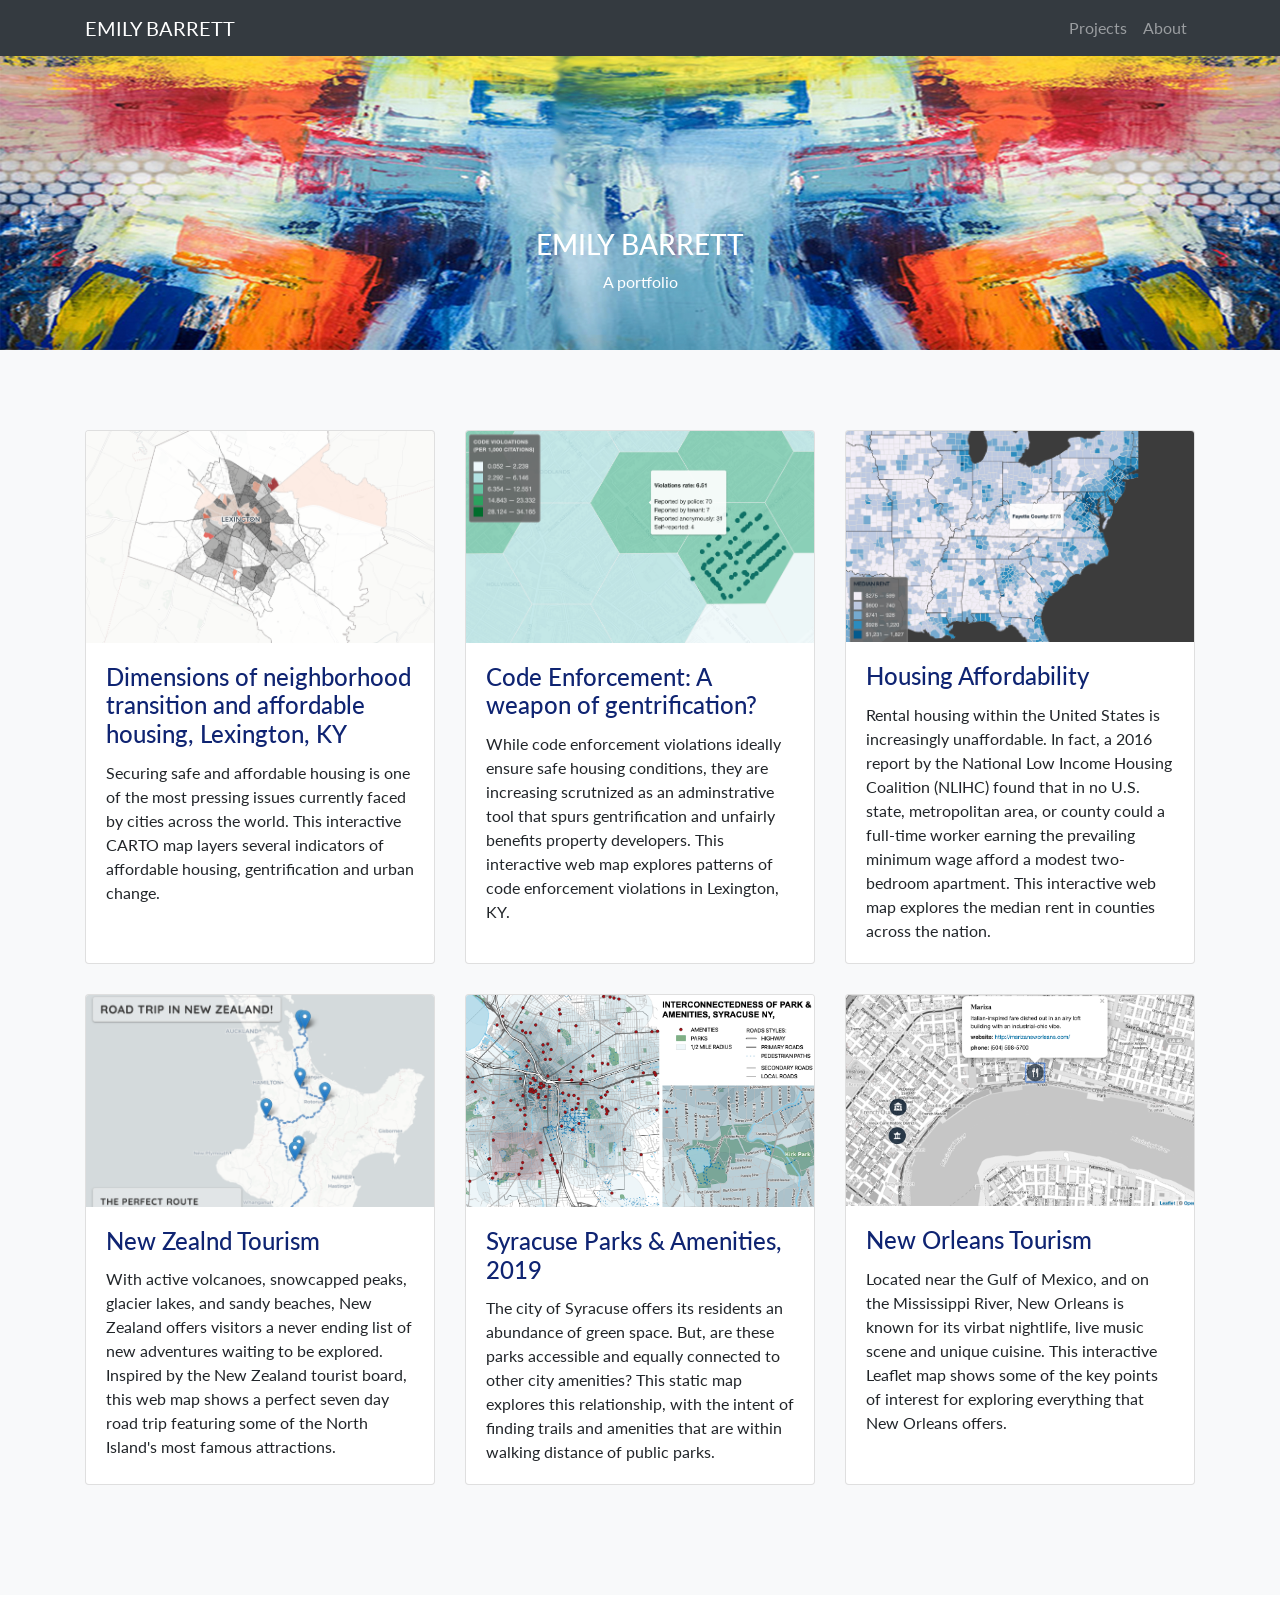
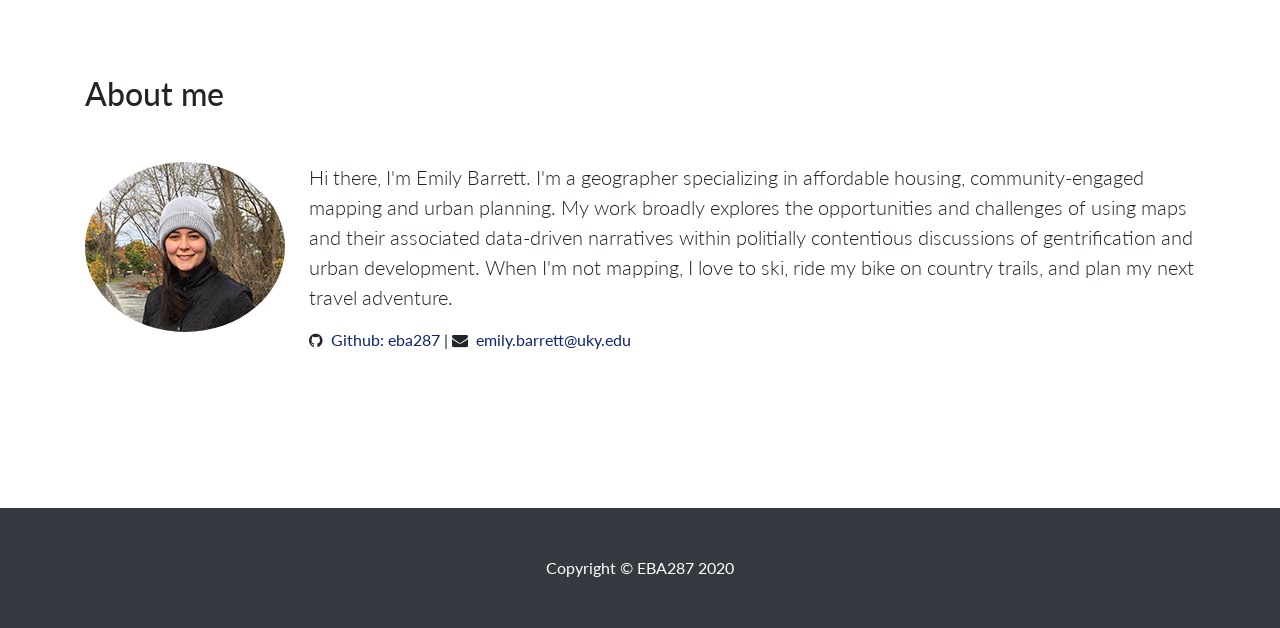
==== index.html @ bdc0b51a "link to folder name with local URLs" ====
<!DOCTYPE html>
<html lang="en">

<head>

  <meta charset="utf-8">
  <meta name="viewport" content="width=device-width, initial-scale=1, shrink-to-fit=no">
  <meta name="description" content="">
  <meta name="author" content="">

  <title>Emily Barrett: Portfolio</title>

  <!-- Bootstrap CSS -->
  <link href="vendor/bootstrap/css/bootstrap.min.css" rel="stylesheet">

  <!-- Font Awesome CSS from CDN -->
  <link href="https://maxcdn.bootstrapcdn.com/font-awesome/4.7.0/css/font-awesome.min.css" rel="stylesheet" integrity="sha384-wvfXpqpZZVQGK6TAh5PVlGOfQNHSoD2xbE+QkPxCAFlNEevoEH3Sl0sibVcOQVnN" crossorigin="anonymous">

  <!-- Google web font -->
  <link href="https://fonts.googleapis.com/css?family=Lato" rel="stylesheet">

  <!-- Custom styles for this template -->
  <link href="https://fonts.googleapis.com/css?family=Lato" rel="stylesheet">
  <link href="css/styles.css" rel="stylesheet">

</head>

<body id="page-top">

  <!-- Navigation -->
  <nav class="navbar navbar-expand-lg navbar-dark bg-dark fixed-top" id="mainNav">
    <div class="container">
      <a class="navbar-brand js-scroll-trigger" href="#page-top">EMILY BARRETT</a>
      <button class="navbar-toggler" type="button" data-toggle="collapse" data-target="#navbarResponsive" aria-controls="navbarResponsive" aria-expanded="false" aria-label="Toggle navigation">
        <span class="navbar-toggler-icon"></span>
      </button>
      <div class="collapse navbar-collapse" id="navbarResponsive">
        <ul class="navbar-nav ml-auto">
          <li class="nav-item">
            <a class="nav-link js-scroll-trigger" href="#projects">Projects</a>
          </li>
          <li class="nav-item">
            <a class="nav-link js-scroll-trigger" href="#about">About</a>
          </li>
        </ul>
      </div>
    </div>
  </nav>

  <!-- Welcome Section -->
  <header>
    <div id="carouselExampleIndicators" class="carousel slide" data-ride="carousel">
      <div class="carousel-inner" role="listbox">
        <!-- Slide One - Set the background image for this slide in the line below -->
        <a href="images/banner.png"><img class="carousel-inner"src="images/banner.png" alt="" height = "350"></a>
        <div class="carousel-caption d-none d-md-block">
          <h3>EMILY BARRETT</h3>
          <p>A portfolio</p>
        </div>
      </div>
  </header>

  <!-- Projects Section -->
  <section id="projects" class="bg-light">
    <div class="container">
      <div class="row">
        <div class="col-lg-4 col-sm-6 portfolio-item">
          <div class="card h-100">
            <a href="images/01Transition.png"><img class="card-img-top" src="images/01Transition.png" alt="Neighborhood transition" ></a>
            <div class="card-body">
              <h4 class="card-title">
                <a target = "_blank" href="https://nmp.carto.com/u/eba287/builder/a154b449-91ac-47b7-98ae-feea549343a0/embed">Dimensions of neighborhood transition and affordable housing, Lexington, KY</a>
              </h4>
              <p class="card-text">Securing safe and affordable housing is one of the most pressing issues currently faced by cities across the world. This interactive CARTO map layers several indicators of affordable housing, gentrification and urban change.</p>
            </div>
          </div>
        </div>
        <div class="col-lg-4 col-sm-6 portfolio-item">
          <div class="card h-100">
            <a href="images/02codes.png"><img class="card-img-top" src="images/02codes.png" alt="Code violations"></a>
            <div class="card-body">
              <h4 class="card-title">
                <a target = "_blank" href="codes-LEX">Code Enforcement: A weapon of gentrification?</a>
              </h4>
              <p class="card-text"> While code enforcement violations ideally ensure safe housing conditions, they are increasing scrutnized as an adminstrative tool that spurs gentrification and unfairly benefits property developers. This interactive web map explores patterns of code enforcement violations in Lexington, KY. </p>
            </div>
          </div>
        </div>
        <div class="col-lg-4 col-sm-6 portfolio-item">
          <div class="card h-100">
            <a href="images/05Rent.png"><img class="card-img-top" src="images/05Rent.png" alt="US Median Rents"></a>
            <div class="card-body">
              <h4 class="card-title"><a target = "_blank" href="rent">Housing Affordability</a>
              </h4>
              <p class="card-text">Rental housing within the United States is increasingly unaffordable. In fact, a 2016 report by the National Low Income Housing Coalition (NLIHC) found that in no U.S. state, metropolitan area, or county could a full-time worker earning the prevailing minimum wage afford a modest two-bedroom apartment. This interactive web map explores the median rent in counties across the nation.</p>
            </div>
          </div>
        </div>
        <div class="col-lg-4 col-sm-6 portfolio-item">
          <div class="card h-100">
            <a href="images/04NZ.png"><img class="card-img-top" src="images/04NZ.png" alt="New Zealand"></a>
            <div class="card-body">
              <h4 class="card-title">
                <a target = "_blank" href="NZ">New Zealnd Tourism</a>
              </h4>
              <p class="card-text">With active volcanoes, snowcapped peaks, glacier lakes, and sandy beaches, New Zealand offers visitors a never ending list of new adventures waiting to be explored. Inspired by the New Zealand tourist board, this web map shows a perfect seven day road trip featuring some of the North Island's most famous attractions. </p>
            </div>
          </div>
        </div>
        <div class="col-lg-4 col-sm-6 portfolio-item">
          <div class="card h-100">
            <a href="images/03SYR.png"><img class="card-img-top" src="images/03SYR.png" alt="Syracuse Parks" ></a>
            <div class="card-body">
              <h4 class="card-title">
                <a href="images/maps/SYR_ParksAme_8000px.png">Syracuse Parks & Amenities, 2019</a>
              </h4>
              <p class="card-text">The city of Syracuse offers its residents an abundance of green space. But, are these parks accessible and equally connected to other city amenities? This static map explores this relationship, with the intent of finding trails and amenities that are within walking distance of public parks. </p>
            </div>
          </div>
        </div>
        <div class="col-lg-4 col-sm-6 portfolio-item">
          <div class="card h-100">
            <a href="images/06NO.png"><img class="card-img-top" src="images/06NO.png" alt="New Orleans"></a>
            <div class="card-body">
              <h4 class="card-title">
                <a target = "_blank" href="https://eba287.github.io/NO/index.html">New Orleans Tourism</a>
              </h4>
              <p class="card-text">Located near the Gulf of Mexico, and on the Mississippi River, New Orleans is known for its virbat nightlife, live music scene and unique cuisine. This interactive Leaflet map shows some of the key points of interest for exploring everything that New Orleans offers.</p>
            </div>
          </div>
        </div>
      </div>
    </div>
  </section>

  <!-- About Section -->
  <section id="about">
    <div class="container">
      <div class="row">
        <div class="col-lg-12 mx-auto">
          <h2>About me</h2>
          <div class='my-5 clearfix'>
            <div class="float-md-left mb-5 mr-md-4"><img class="rounded-circle img-fluid" src="images/EmilyBarrett.jpg" alt=""></div>
            <p class="lead">Hi there, I'm Emily Barrett. I'm a geographer specializing in affordable housing, community-engaged mapping and urban planning. My work broadly explores the opportunities and challenges of using maps and their associated data-driven narratives within politially contentious discussions of gentrification and urban development. When I'm not mapping, I love to ski, ride my bike on country trails, and plan my next travel adventure.</p>
            <p class=" mr-2"><i class="fa fa-github mr-2"></i><a href="https://github.com/eba287">Github: eba287   </a>|    <i class="fa fa-envelope mr-2"></i><a href="https://geography.as.uky.edu/users/eba287">emily.barrett@uky.edu</a></p>
          </div>
        </div>
      </div>
  </section>

  <!-- Footer -->
  <footer class="py-5 bg-dark">
    <div class="container">
      <p class="m-0 text-center text-white">Copyright &copy; EBA287 2020</p>
    </div>
  </footer>

  <!-- JQuery JavaScript -->
  <script src="vendor/jquery/jquery.min.js"></script>

  <!-- Bootstrap JavaScript -->
  <script src="vendor/bootstrap/js/bootstrap.bundle.min.js"></script>

  <!-- JavaScript Plugin -->
  <script src="vendor/jquery-easing/jquery.easing.min.js"></script>

  <!-- Custom JavaScript for this theme -->
  <script src="js/scrolling-nav.js"></script>

</body>

</html>
---- css/styles.css ----
/*!
 * Start Bootstrap - Heroic Features (https://startbootstrap.com/template-overviews/heroic-features)
 * Copyright 2013-2017 Start Bootstrap
 * Licensed under MIT (https://github.com/BlackrockDigital/startbootstrap-heroic-features/blob/master/LICENSE)
 */
 body {
   font-family: Lato;
 }

 header {
   /* padding: 154px 0 100px;
   background-color: #448ee4; */
 }

a {
  color: #0F2472;
}

/* media query when the media is wider than 992px */
@media (min-width: 992px) {
  header {
    /* padding: 156px 0 100px; */
  }
}

.portfolio-item {
  margin-bottom: 30px;
}

section {
  padding: 80px 0;
}
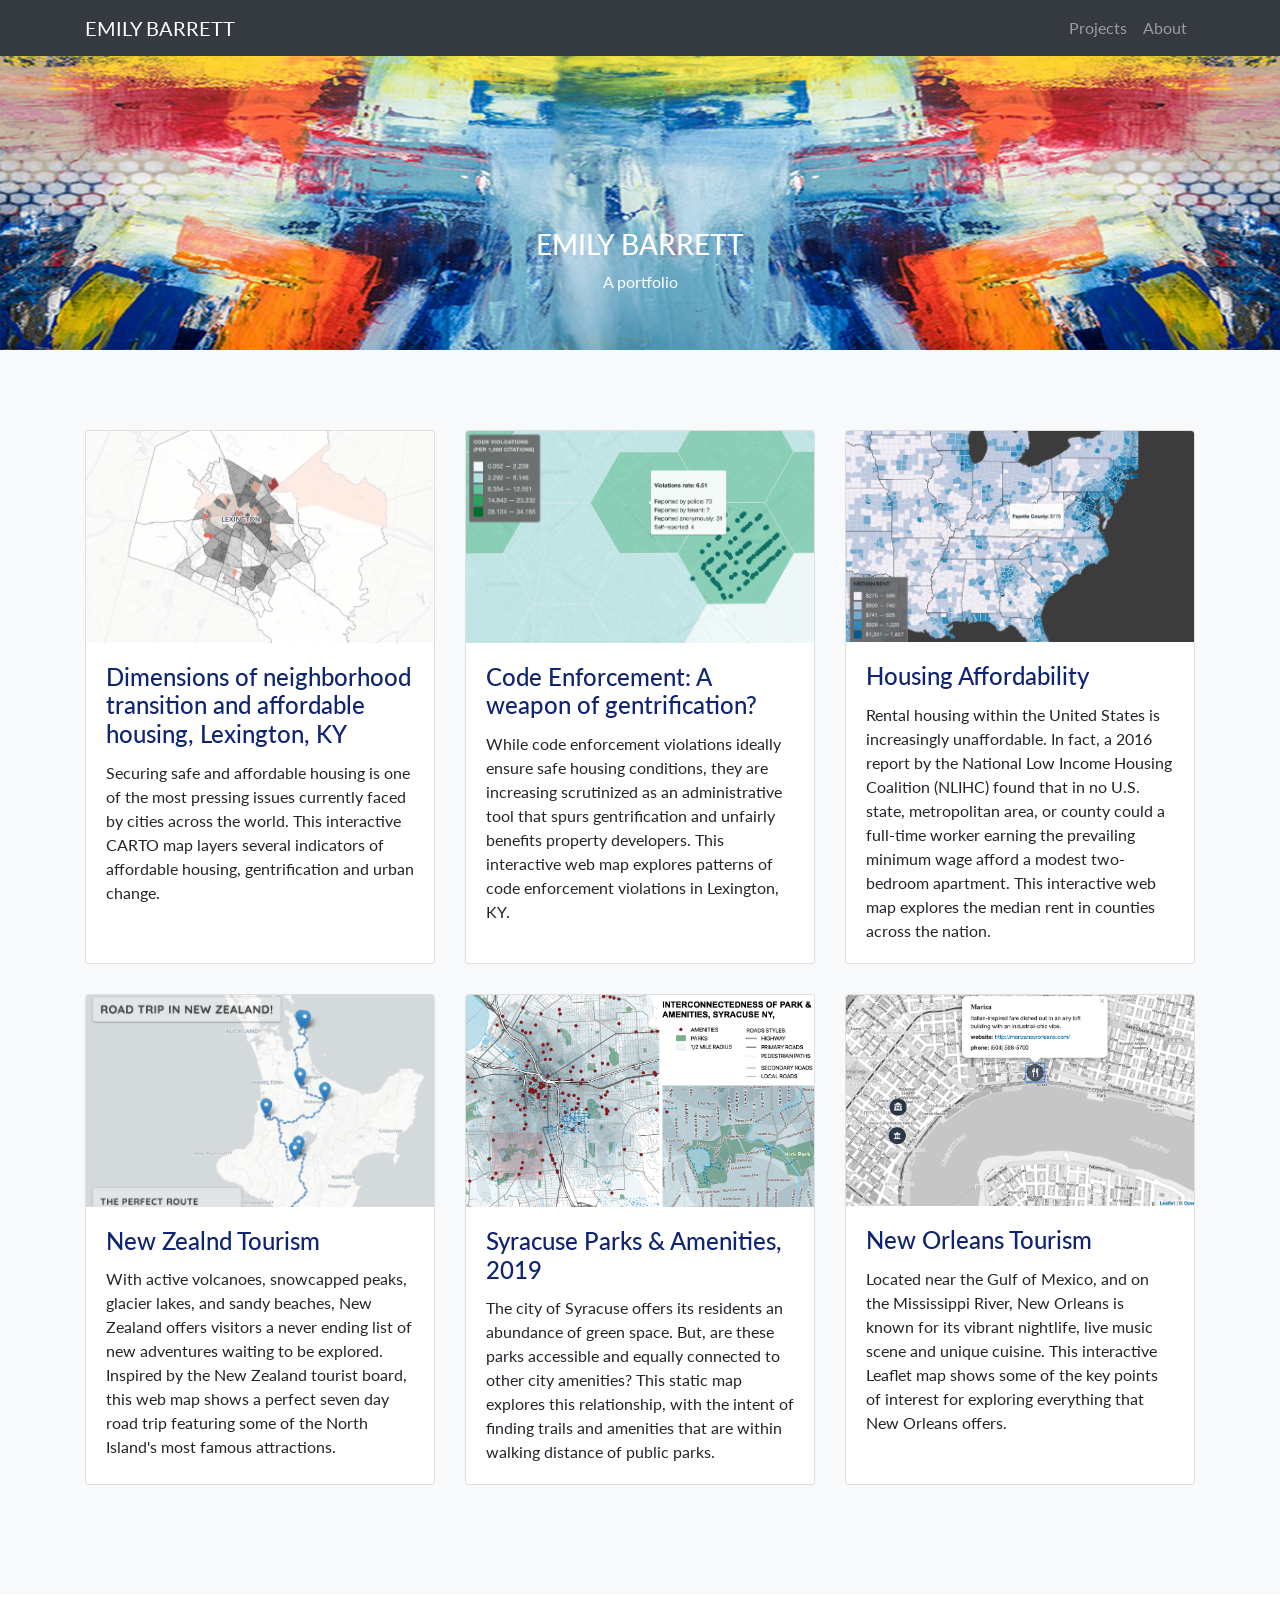
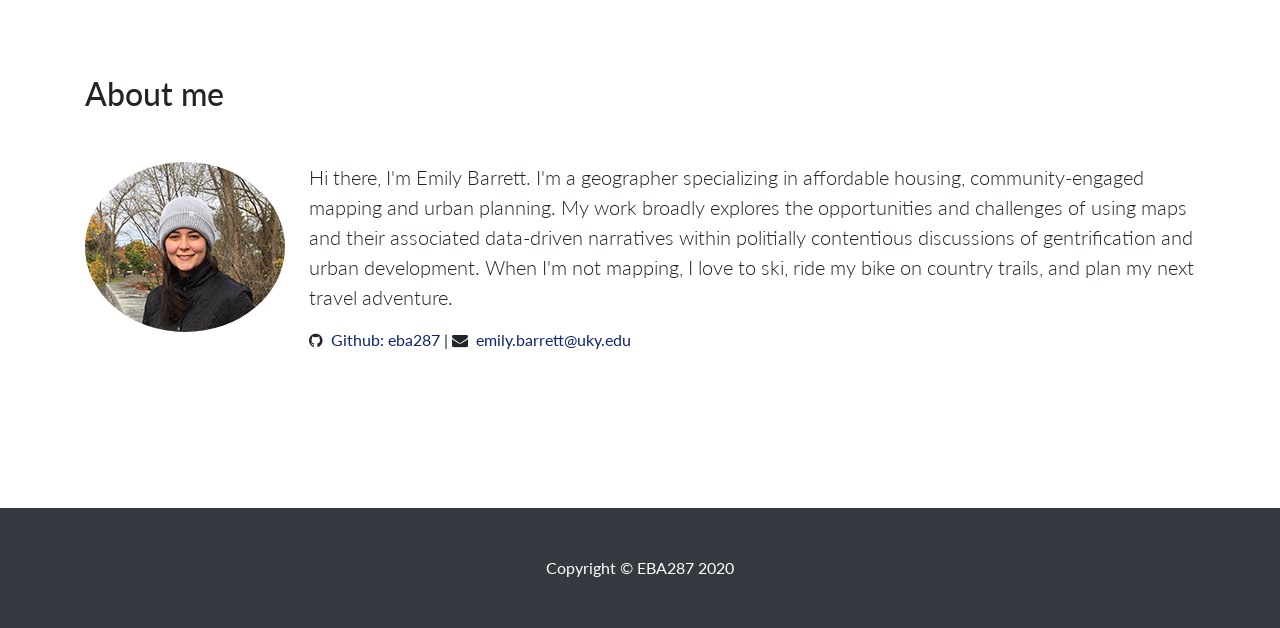
==== commit b7a89705: "small fixes" ====
--- a/index.html
+++ b/index.html
@@ -82,7 +82,7 @@
               <h4 class="card-title">
                 <a target = "_blank" href="codes-LEX">Code Enforcement: A weapon of gentrification?</a>
               </h4>
-              <p class="card-text"> While code enforcement violations ideally ensure safe housing conditions, they are increasing scrutnized as an adminstrative tool that spurs gentrification and unfairly benefits property developers. This interactive web map explores patterns of code enforcement violations in Lexington, KY. </p>
+              <p class="card-text"> While code enforcement violations ideally ensure safe housing conditions, they are increasing scrutinized as an administrative tool that spurs gentrification and unfairly benefits property developers. This interactive web map explores patterns of code enforcement violations in Lexington, KY. </p>
             </div>
           </div>
         </div>
@@ -125,7 +125,7 @@
               <h4 class="card-title">
                 <a target = "_blank" href="https://eba287.github.io/NO/index.html">New Orleans Tourism</a>
               </h4>
-              <p class="card-text">Located near the Gulf of Mexico, and on the Mississippi River, New Orleans is known for its virbat nightlife, live music scene and unique cuisine. This interactive Leaflet map shows some of the key points of interest for exploring everything that New Orleans offers.</p>
+              <p class="card-text">Located near the Gulf of Mexico, and on the Mississippi River, New Orleans is known for its vibrant nightlife, live music scene and unique cuisine. This interactive Leaflet map shows some of the key points of interest for exploring everything that New Orleans offers.</p>
             </div>
           </div>
         </div>
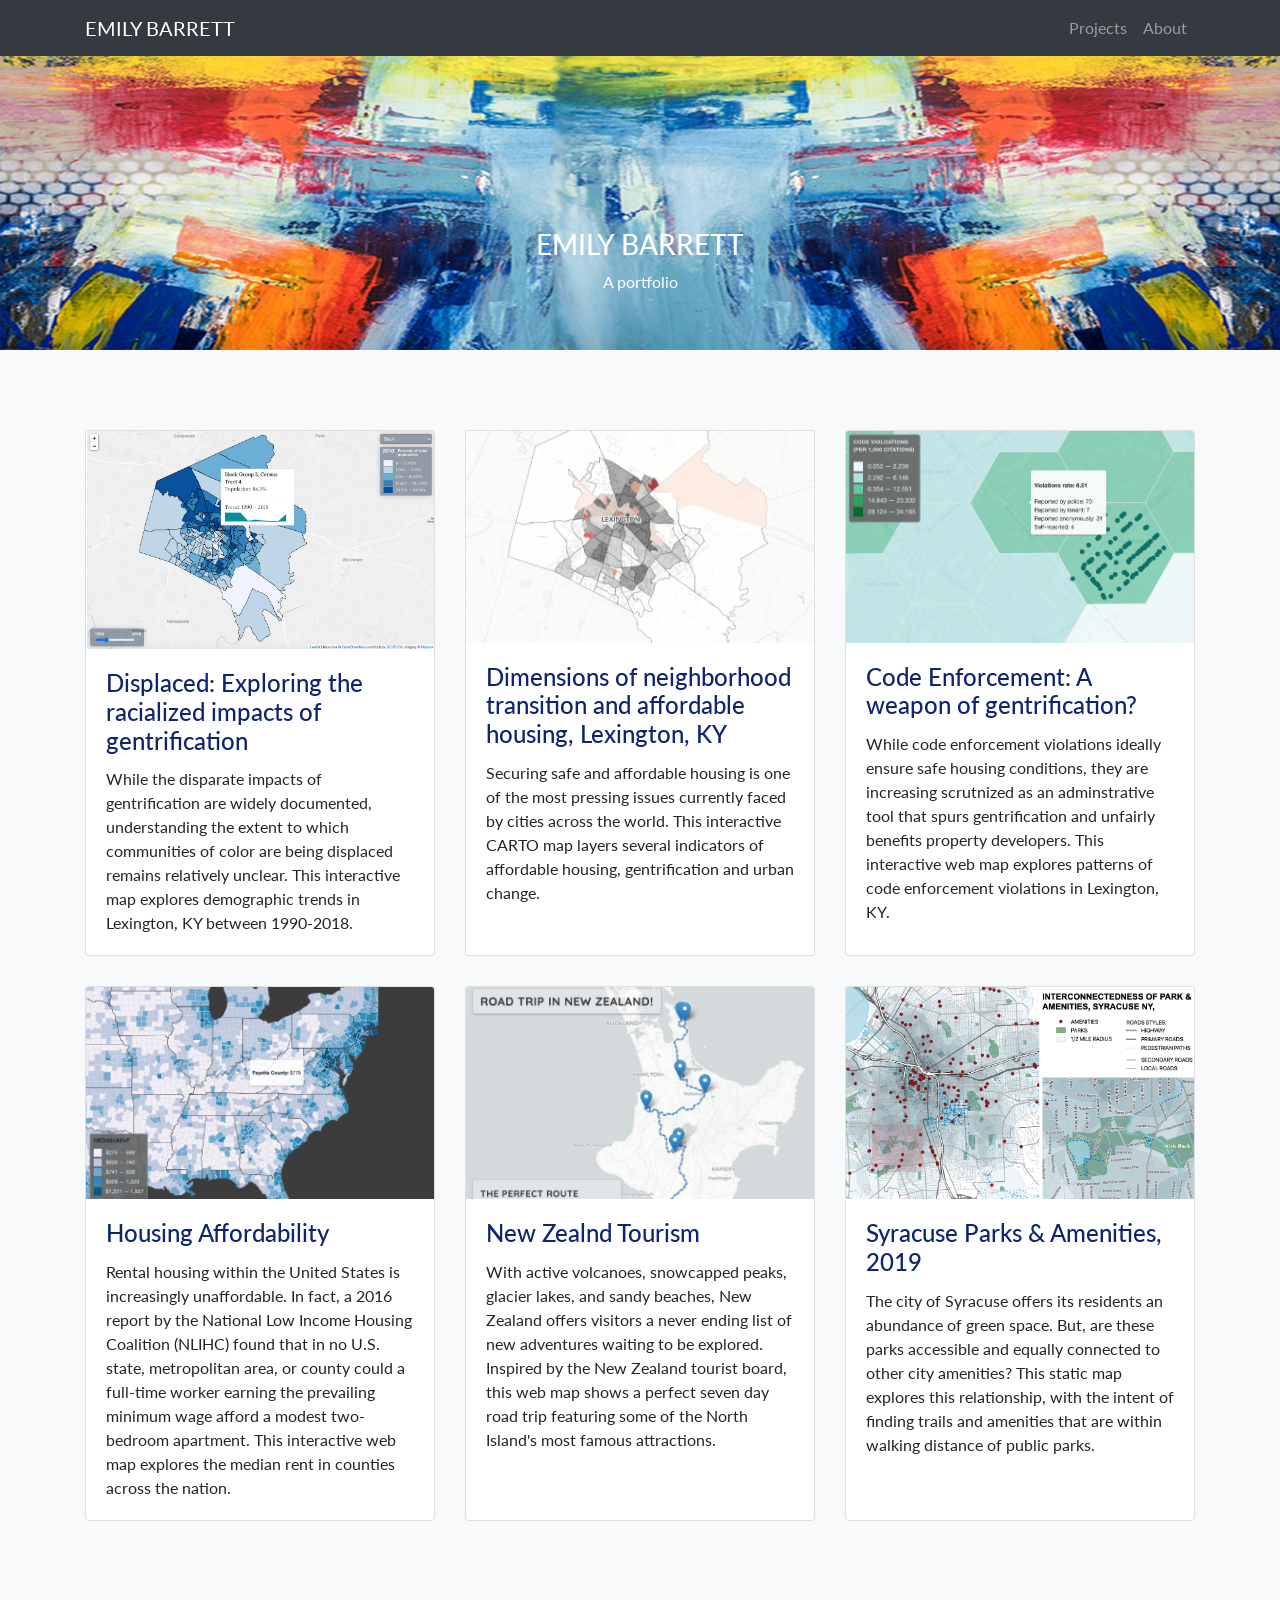
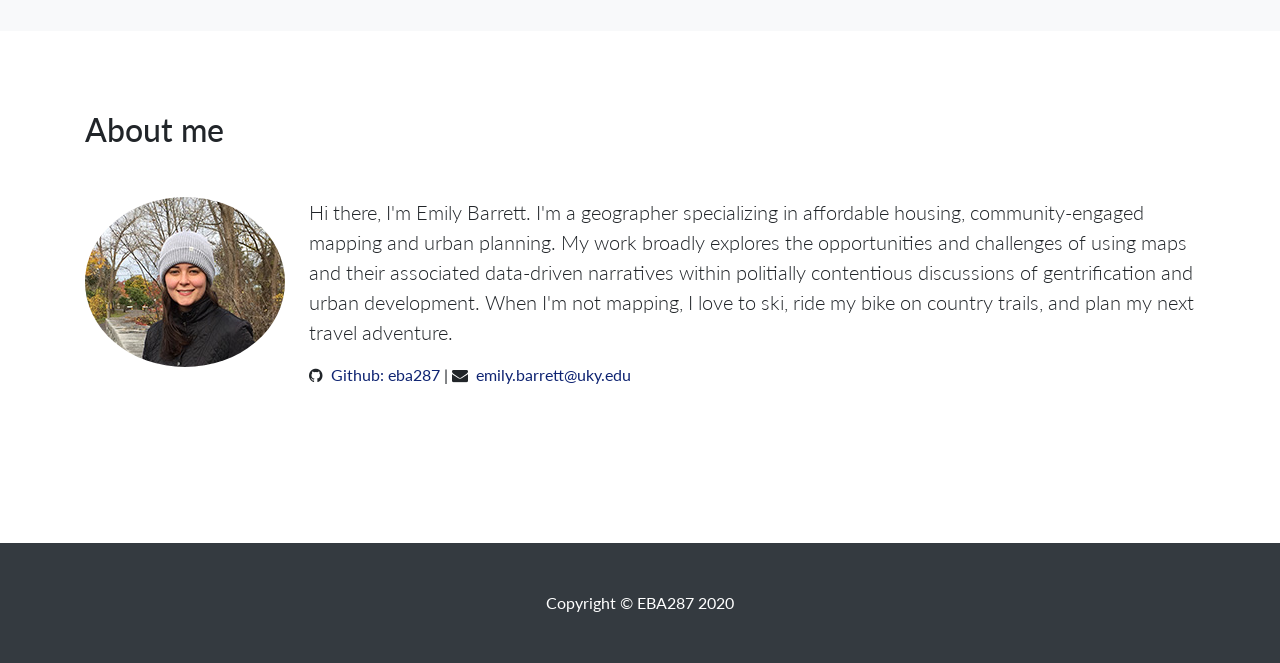
==== commit a3e84647: "edits for displacement" ====
--- a/index.html
+++ b/index.html
@@ -64,6 +64,18 @@
   <section id="projects" class="bg-light">
     <div class="container">
       <div class="row">
+
+        <div class="col-lg-4 col-sm-6 portfolio-item">
+          <div class="card h-100">
+            <a href="images/06NO.png"><img class="card-img-top" src="images/05Displacement.png" alt="New Orleans"></a>
+            <div class="card-body">
+              <h4 class="card-title">
+                <a target = "_blank" href="https://eba287.github.io/displacement/">Displaced: Exploring the racialized impacts of gentrification</a>
+              </h4>
+              <p class="card-text">While the disparate impacts of gentrification are widely documented, understanding the extent to which communities of color are being displaced remains relatively unclear. This interactive map explores demographic trends in Lexington, KY between 1990-2018.</p>
+            </div>
+          </div>
+        </div>
         <div class="col-lg-4 col-sm-6 portfolio-item">
           <div class="card h-100">
             <a href="images/01Transition.png"><img class="card-img-top" src="images/01Transition.png" alt="Neighborhood transition" ></a>
@@ -80,9 +92,9 @@
             <a href="images/02codes.png"><img class="card-img-top" src="images/02codes.png" alt="Code violations"></a>
             <div class="card-body">
               <h4 class="card-title">
-                <a target = "_blank" href="codes-LEX">Code Enforcement: A weapon of gentrification?</a>
+                <a target = "_blank" href="https://eba287.github.io/codes-LEX/">Code Enforcement: A weapon of gentrification?</a>
               </h4>
-              <p class="card-text"> While code enforcement violations ideally ensure safe housing conditions, they are increasing scrutinized as an administrative tool that spurs gentrification and unfairly benefits property developers. This interactive web map explores patterns of code enforcement violations in Lexington, KY. </p>
+              <p class="card-text"> While code enforcement violations ideally ensure safe housing conditions, they are increasing scrutnized as an adminstrative tool that spurs gentrification and unfairly benefits property developers. This interactive web map explores patterns of code enforcement violations in Lexington, KY. </p>
             </div>
           </div>
         </div>
@@ -90,7 +102,7 @@
           <div class="card h-100">
             <a href="images/05Rent.png"><img class="card-img-top" src="images/05Rent.png" alt="US Median Rents"></a>
             <div class="card-body">
-              <h4 class="card-title"><a target = "_blank" href="rent">Housing Affordability</a>
+              <h4 class="card-title"><a target = "_blank" href="https://eba287.github.io/rent/index.html">Housing Affordability</a>
               </h4>
               <p class="card-text">Rental housing within the United States is increasingly unaffordable. In fact, a 2016 report by the National Low Income Housing Coalition (NLIHC) found that in no U.S. state, metropolitan area, or county could a full-time worker earning the prevailing minimum wage afford a modest two-bedroom apartment. This interactive web map explores the median rent in counties across the nation.</p>
             </div>
@@ -101,7 +113,7 @@
             <a href="images/04NZ.png"><img class="card-img-top" src="images/04NZ.png" alt="New Zealand"></a>
             <div class="card-body">
               <h4 class="card-title">
-                <a target = "_blank" href="NZ">New Zealnd Tourism</a>
+                <a target = "_blank" href="https://eba287.github.io/NZ/index.html">New Zealnd Tourism</a>
               </h4>
               <p class="card-text">With active volcanoes, snowcapped peaks, glacier lakes, and sandy beaches, New Zealand offers visitors a never ending list of new adventures waiting to be explored. Inspired by the New Zealand tourist board, this web map shows a perfect seven day road trip featuring some of the North Island's most famous attractions. </p>
             </div>
@@ -115,17 +127,6 @@
                 <a href="images/maps/SYR_ParksAme_8000px.png">Syracuse Parks & Amenities, 2019</a>
               </h4>
               <p class="card-text">The city of Syracuse offers its residents an abundance of green space. But, are these parks accessible and equally connected to other city amenities? This static map explores this relationship, with the intent of finding trails and amenities that are within walking distance of public parks. </p>
-            </div>
-          </div>
-        </div>
-        <div class="col-lg-4 col-sm-6 portfolio-item">
-          <div class="card h-100">
-            <a href="images/06NO.png"><img class="card-img-top" src="images/06NO.png" alt="New Orleans"></a>
-            <div class="card-body">
-              <h4 class="card-title">
-                <a target = "_blank" href="https://eba287.github.io/NO/index.html">New Orleans Tourism</a>
-              </h4>
-              <p class="card-text">Located near the Gulf of Mexico, and on the Mississippi River, New Orleans is known for its vibrant nightlife, live music scene and unique cuisine. This interactive Leaflet map shows some of the key points of interest for exploring everything that New Orleans offers.</p>
             </div>
           </div>
         </div>
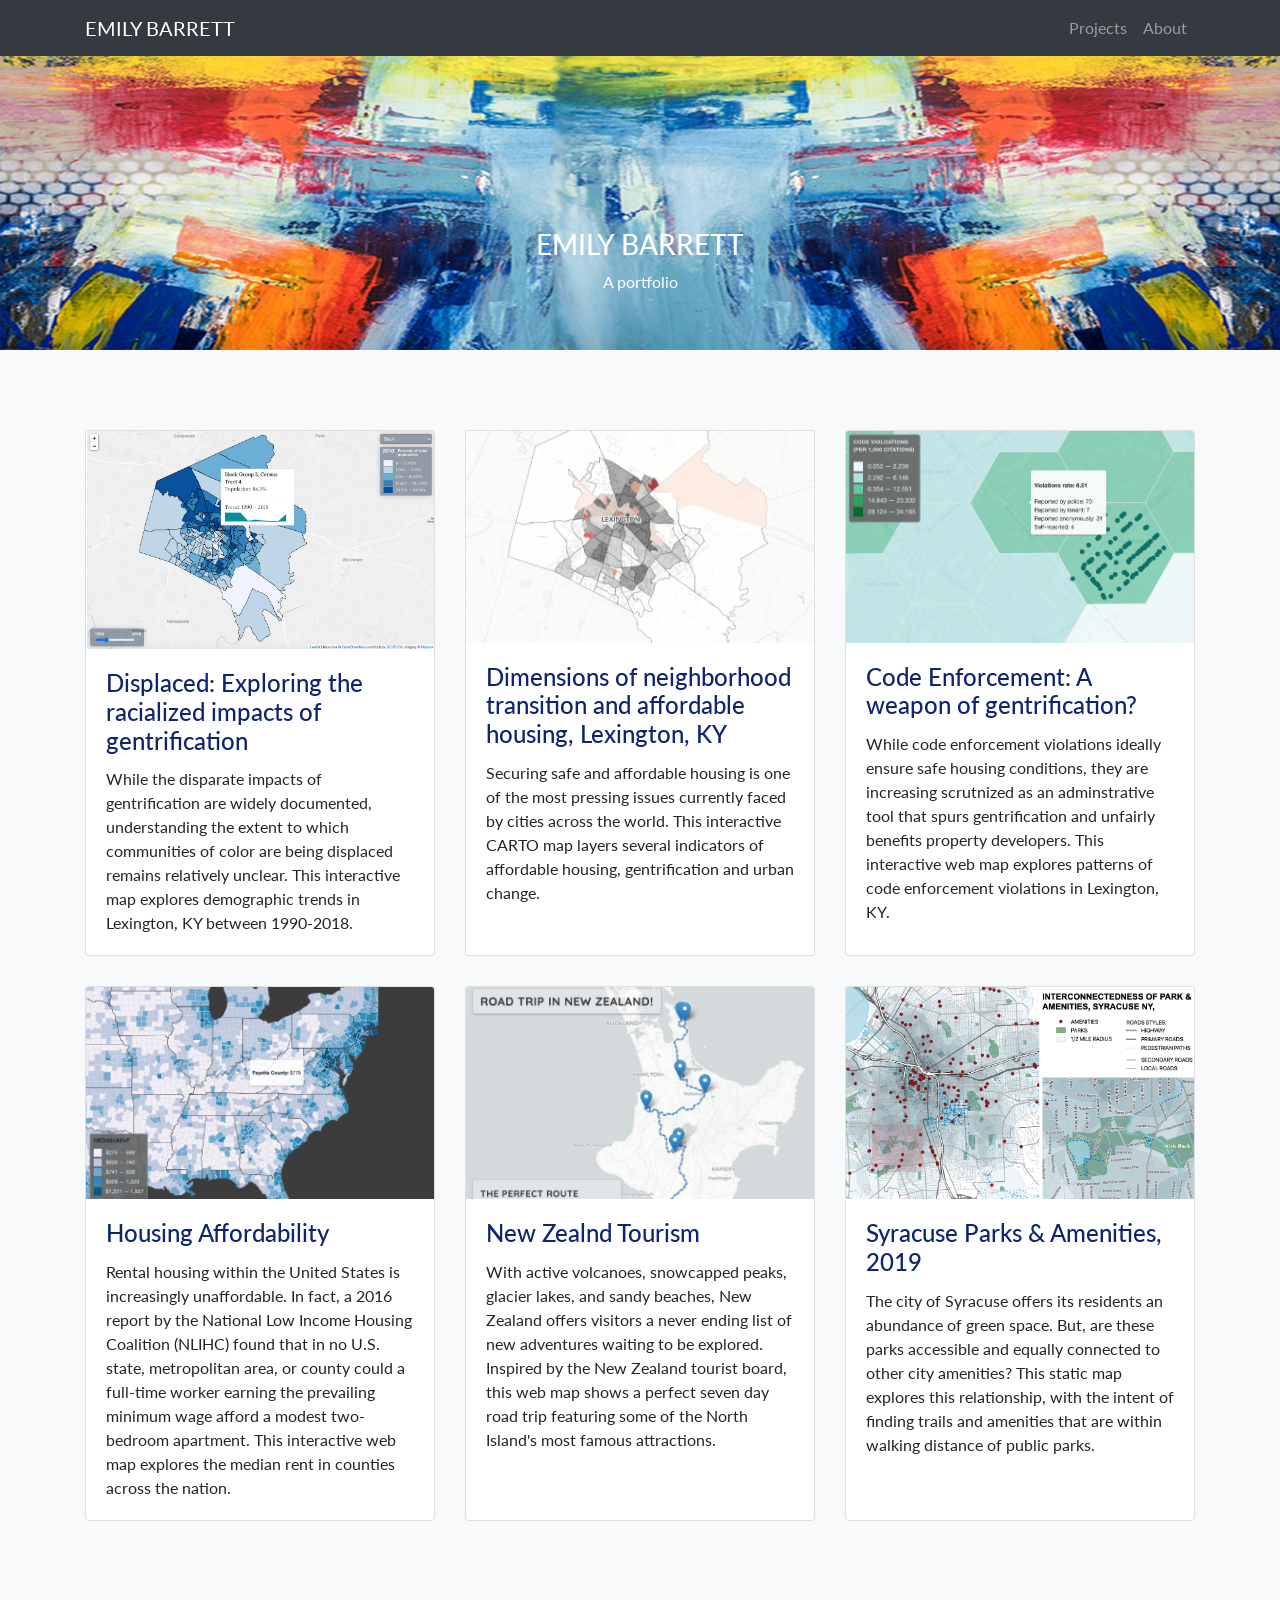
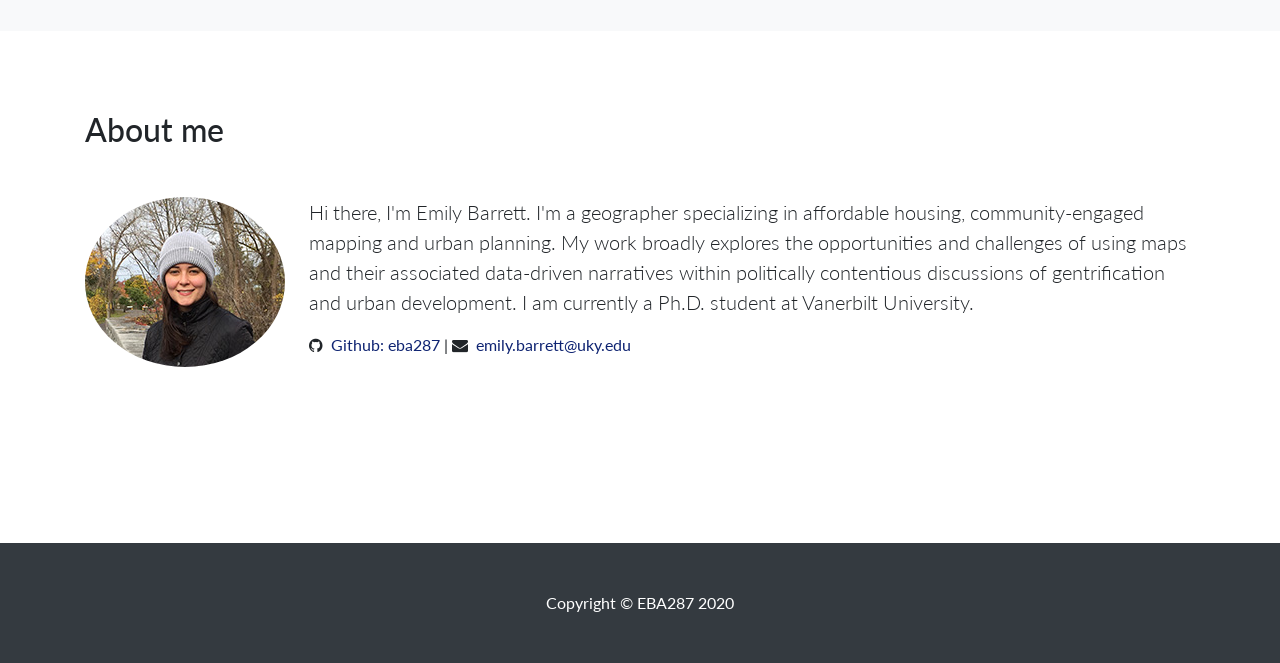
==== commit 0d990872: "edits to text" ====
--- a/index.html
+++ b/index.html
@@ -142,7 +142,7 @@
           <h2>About me</h2>
           <div class='my-5 clearfix'>
             <div class="float-md-left mb-5 mr-md-4"><img class="rounded-circle img-fluid" src="images/EmilyBarrett.jpg" alt=""></div>
-            <p class="lead">Hi there, I'm Emily Barrett. I'm a geographer specializing in affordable housing, community-engaged mapping and urban planning. My work broadly explores the opportunities and challenges of using maps and their associated data-driven narratives within politially contentious discussions of gentrification and urban development. When I'm not mapping, I love to ski, ride my bike on country trails, and plan my next travel adventure.</p>
+            <p class="lead">Hi there, I'm Emily Barrett. I'm a geographer specializing in affordable housing, community-engaged mapping and urban planning. My work broadly explores the opportunities and challenges of using maps and their associated data-driven narratives within politically contentious discussions of gentrification and urban development. I am currently a Ph.D. student at Vanerbilt University.</p>
             <p class=" mr-2"><i class="fa fa-github mr-2"></i><a href="https://github.com/eba287">Github: eba287   </a>|    <i class="fa fa-envelope mr-2"></i><a href="https://geography.as.uky.edu/users/eba287">emily.barrett@uky.edu</a></p>
           </div>
         </div>
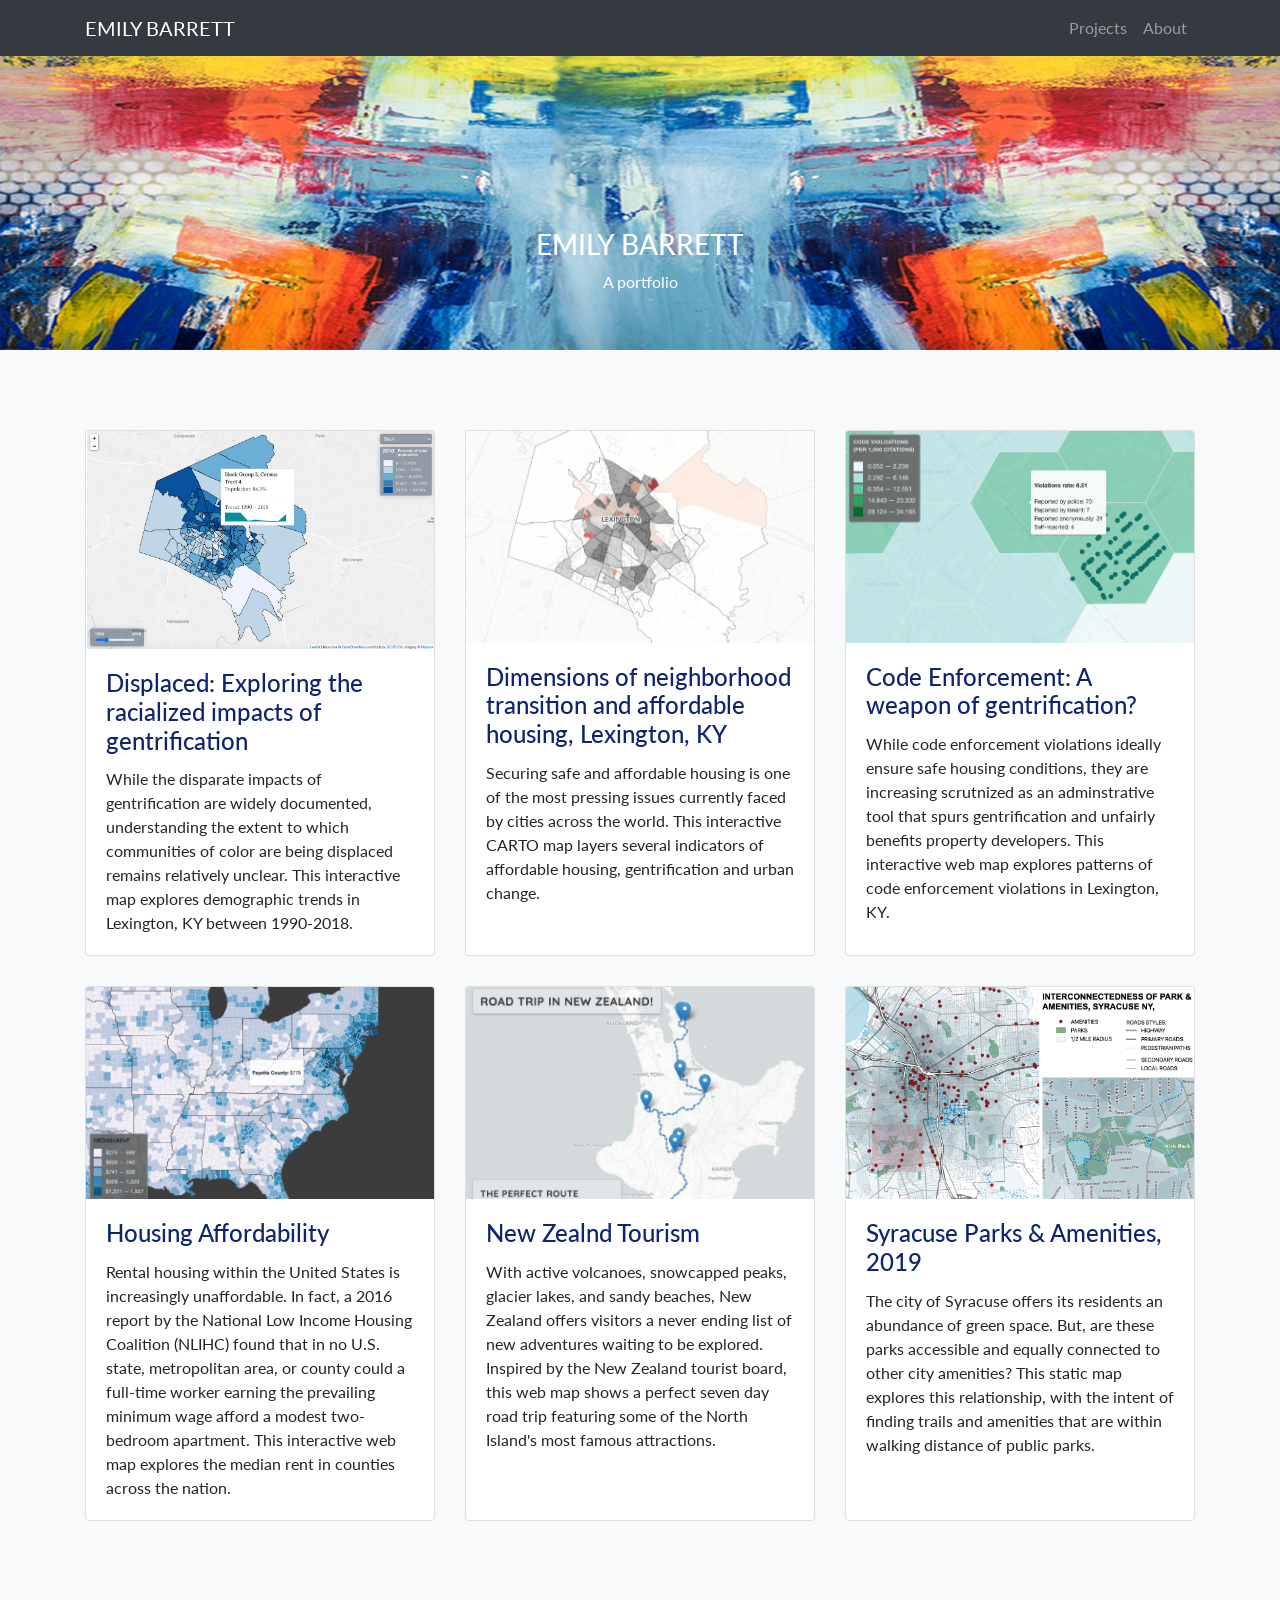
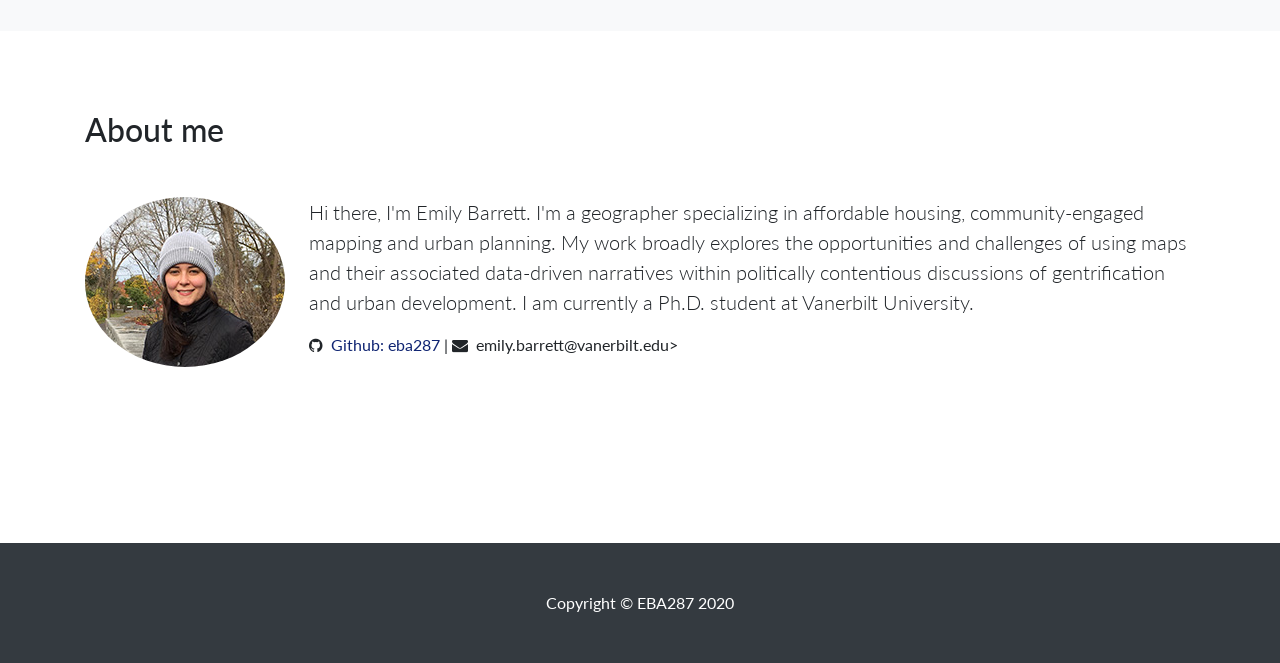
==== commit bb3e31cd: "text edits 2" ====
--- a/index.html
+++ b/index.html
@@ -143,7 +143,7 @@
           <div class='my-5 clearfix'>
             <div class="float-md-left mb-5 mr-md-4"><img class="rounded-circle img-fluid" src="images/EmilyBarrett.jpg" alt=""></div>
             <p class="lead">Hi there, I'm Emily Barrett. I'm a geographer specializing in affordable housing, community-engaged mapping and urban planning. My work broadly explores the opportunities and challenges of using maps and their associated data-driven narratives within politically contentious discussions of gentrification and urban development. I am currently a Ph.D. student at Vanerbilt University.</p>
-            <p class=" mr-2"><i class="fa fa-github mr-2"></i><a href="https://github.com/eba287">Github: eba287   </a>|    <i class="fa fa-envelope mr-2"></i><a href="https://geography.as.uky.edu/users/eba287">emily.barrett@uky.edu</a></p>
+            <p class=" mr-2"><i class="fa fa-github mr-2"></i><a href="https://github.com/eba287">Github: eba287   </a>|    <i class="fa fa-envelope mr-2"></i>emily.barrett@vanerbilt.edu></p>
           </div>
         </div>
       </div>
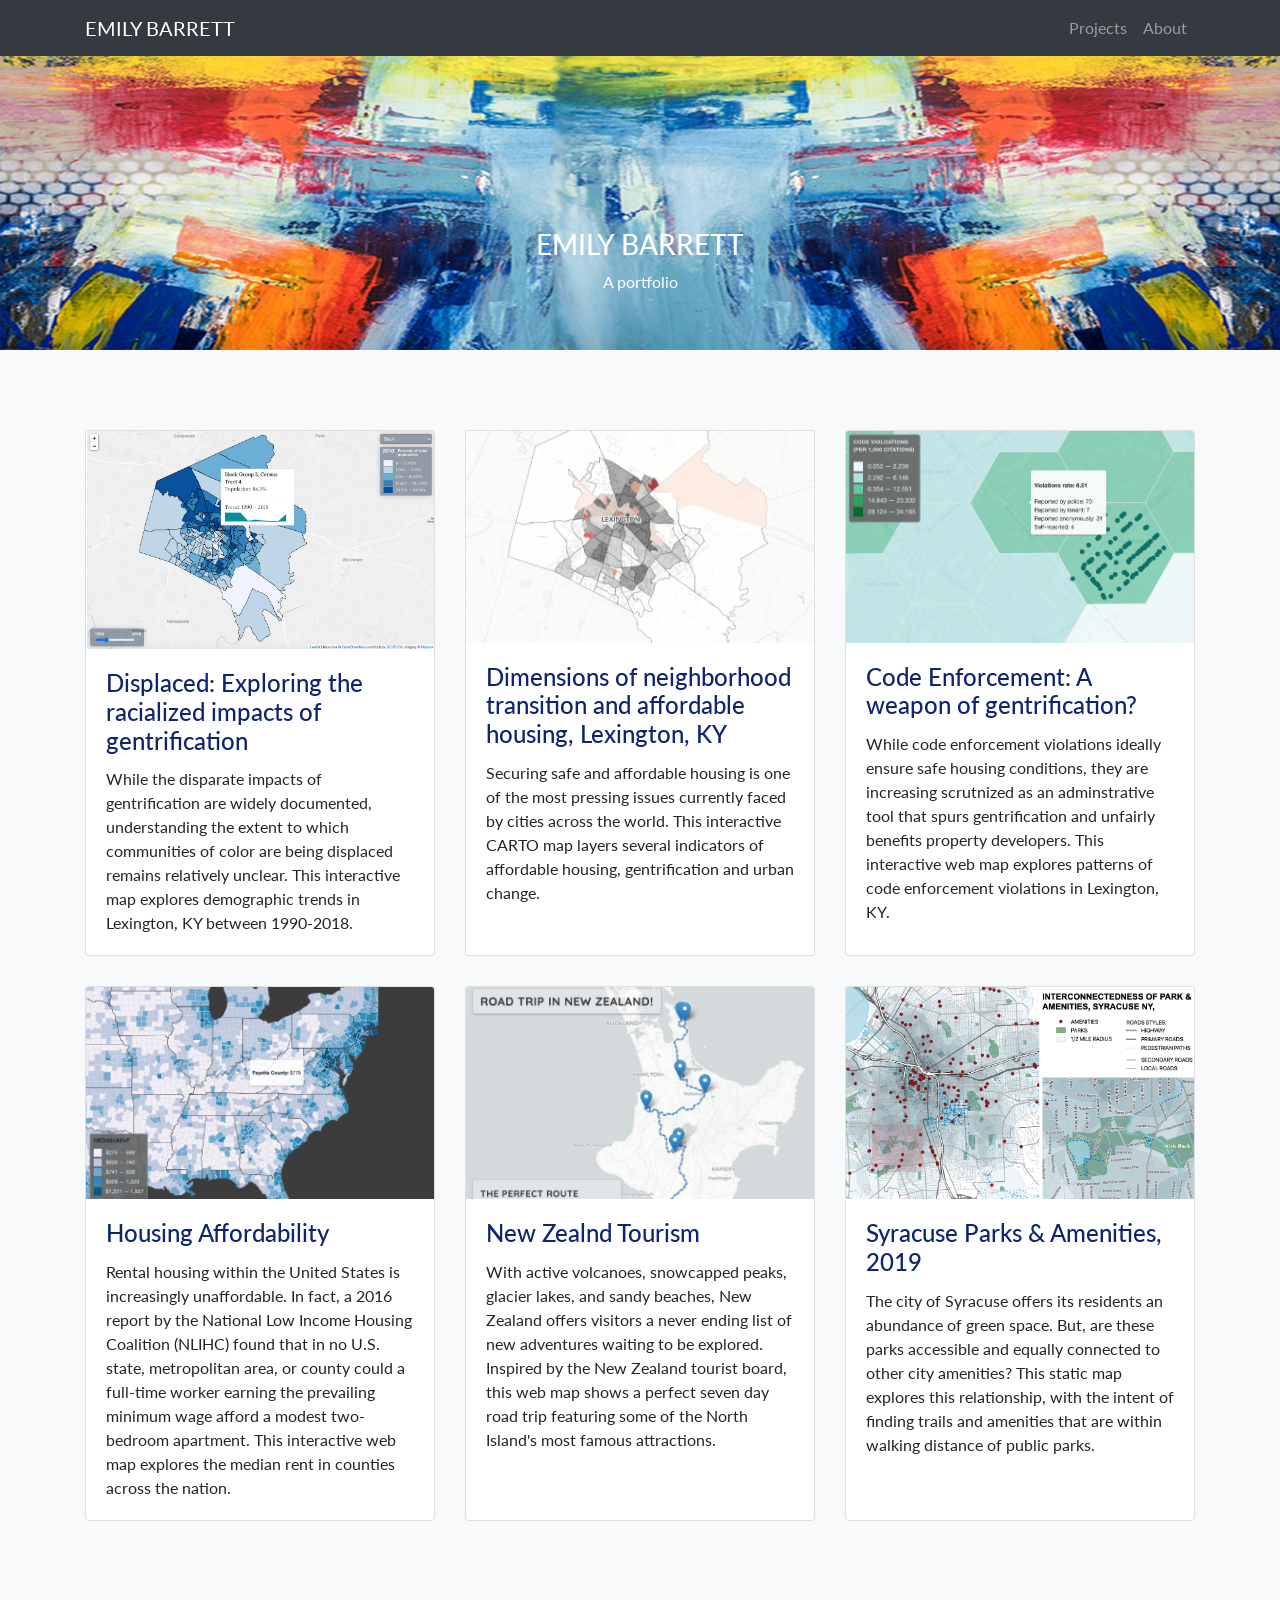
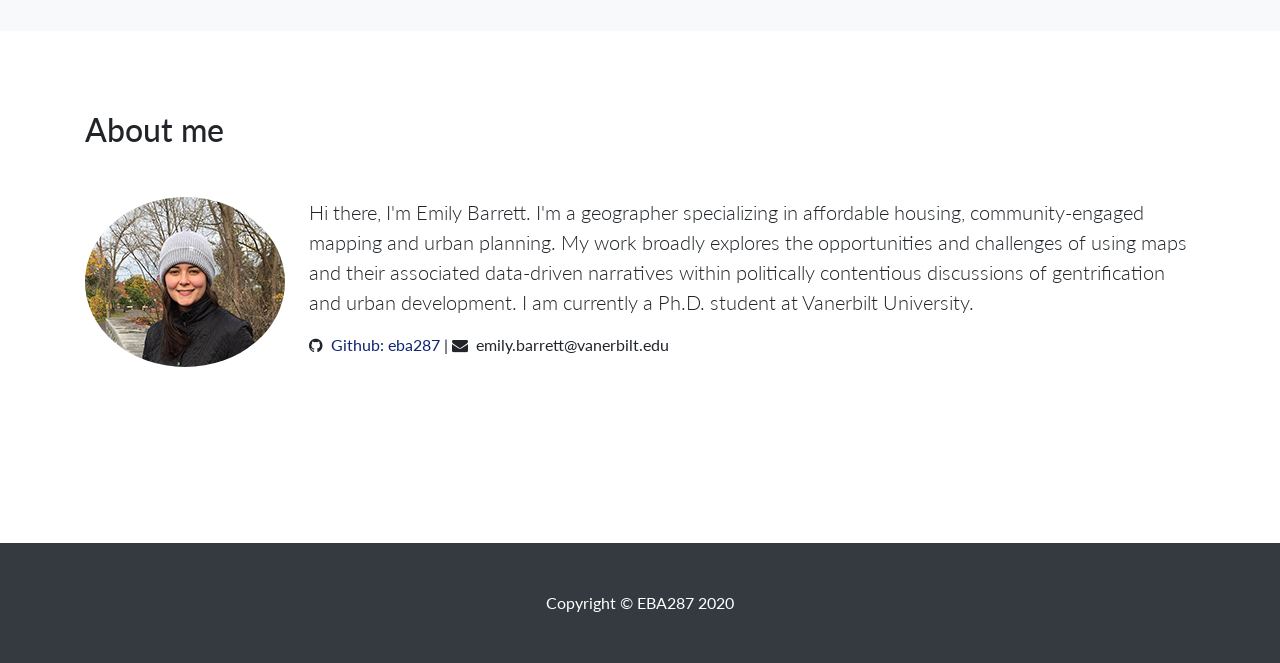
==== commit c7f93585: "Update index.html" ====
--- a/index.html
+++ b/index.html
@@ -143,7 +143,7 @@
           <div class='my-5 clearfix'>
             <div class="float-md-left mb-5 mr-md-4"><img class="rounded-circle img-fluid" src="images/EmilyBarrett.jpg" alt=""></div>
             <p class="lead">Hi there, I'm Emily Barrett. I'm a geographer specializing in affordable housing, community-engaged mapping and urban planning. My work broadly explores the opportunities and challenges of using maps and their associated data-driven narratives within politically contentious discussions of gentrification and urban development. I am currently a Ph.D. student at Vanerbilt University.</p>
-            <p class=" mr-2"><i class="fa fa-github mr-2"></i><a href="https://github.com/eba287">Github: eba287   </a>|    <i class="fa fa-envelope mr-2"></i>emily.barrett@vanerbilt.edu></p>
+            <p class=" mr-2"><i class="fa fa-github mr-2"></i><a href="https://github.com/eba287">Github: eba287   </a>|    <i class="fa fa-envelope mr-2"></i>emily.barrett@vanerbilt.edu</p>
           </div>
         </div>
       </div>
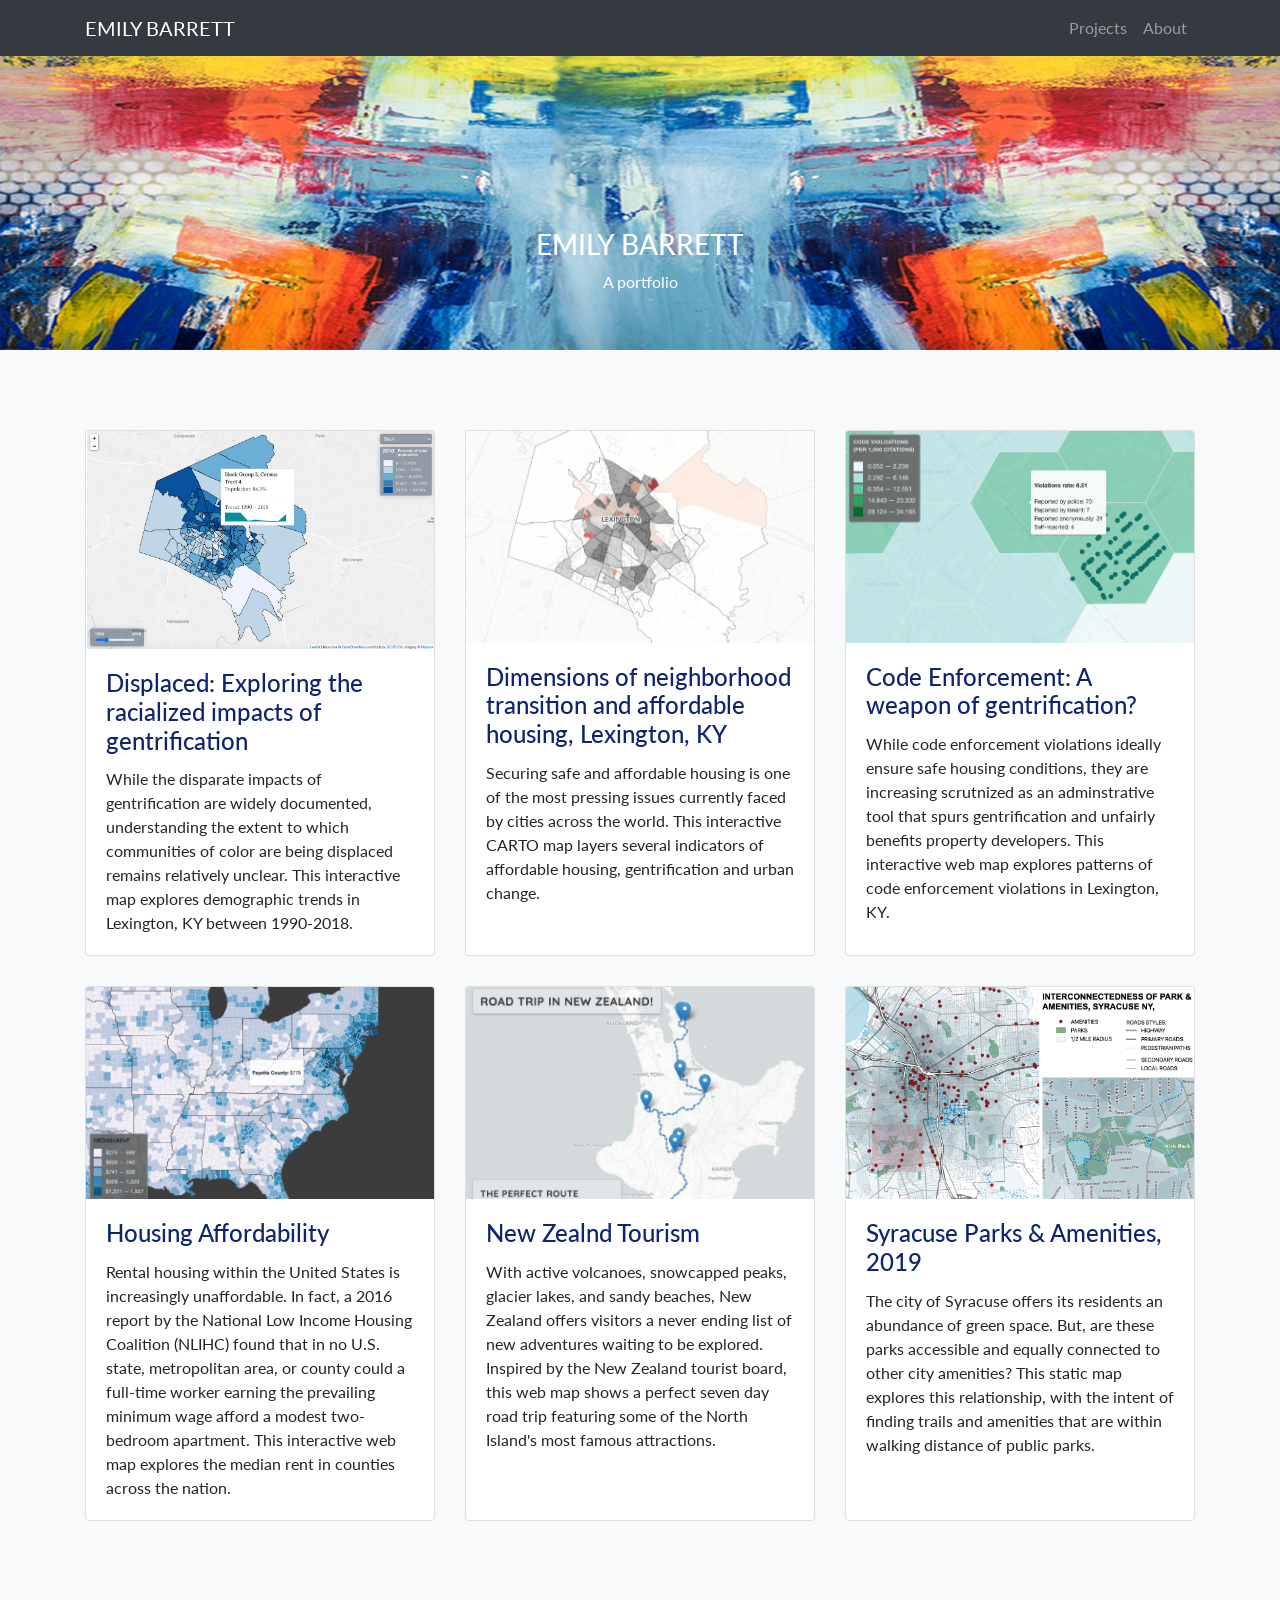
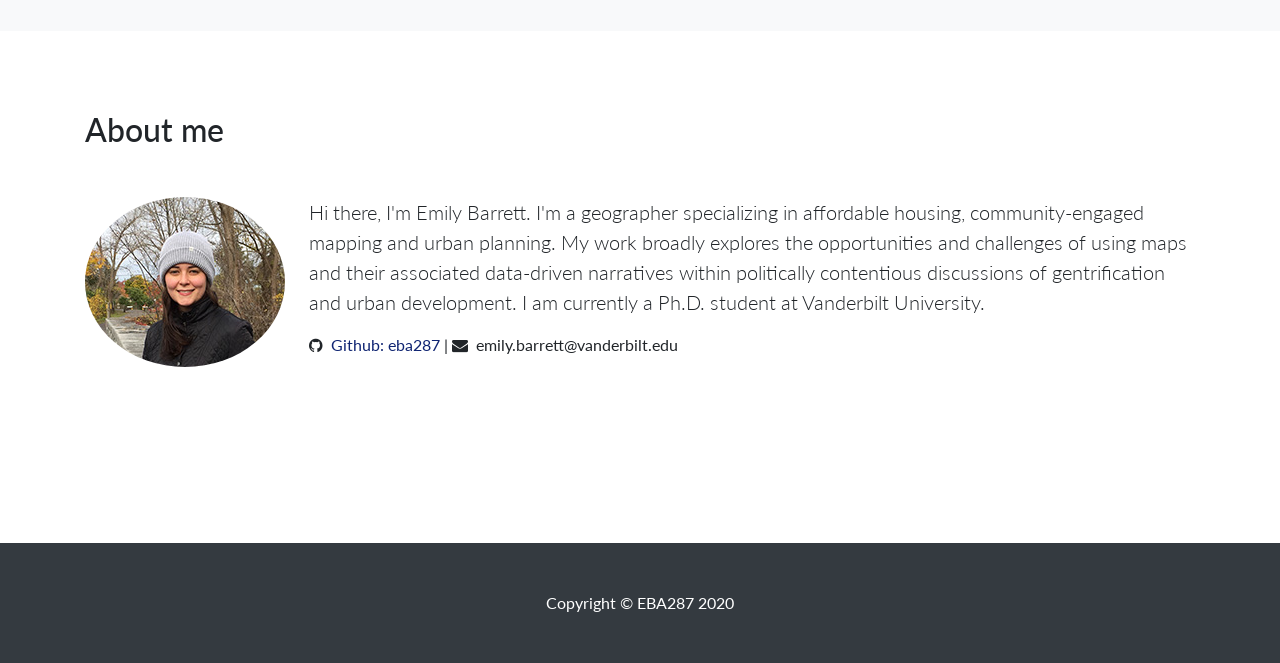
==== commit 3a76741a: "text edits" ====
--- a/index.html
+++ b/index.html
@@ -142,8 +142,8 @@
           <h2>About me</h2>
           <div class='my-5 clearfix'>
             <div class="float-md-left mb-5 mr-md-4"><img class="rounded-circle img-fluid" src="images/EmilyBarrett.jpg" alt=""></div>
-            <p class="lead">Hi there, I'm Emily Barrett. I'm a geographer specializing in affordable housing, community-engaged mapping and urban planning. My work broadly explores the opportunities and challenges of using maps and their associated data-driven narratives within politically contentious discussions of gentrification and urban development. I am currently a Ph.D. student at Vanerbilt University.</p>
-            <p class=" mr-2"><i class="fa fa-github mr-2"></i><a href="https://github.com/eba287">Github: eba287   </a>|    <i class="fa fa-envelope mr-2"></i>emily.barrett@vanerbilt.edu</p>
+            <p class="lead">Hi there, I'm Emily Barrett. I'm a geographer specializing in affordable housing, community-engaged mapping and urban planning. My work broadly explores the opportunities and challenges of using maps and their associated data-driven narratives within politically contentious discussions of gentrification and urban development. I am currently a Ph.D. student at Vanderbilt University.</p>
+            <p class=" mr-2"><i class="fa fa-github mr-2"></i><a href="https://github.com/eba287">Github: eba287   </a>|    <i class="fa fa-envelope mr-2"></i>emily.barrett@vanderbilt.edu</p>
           </div>
         </div>
       </div>
